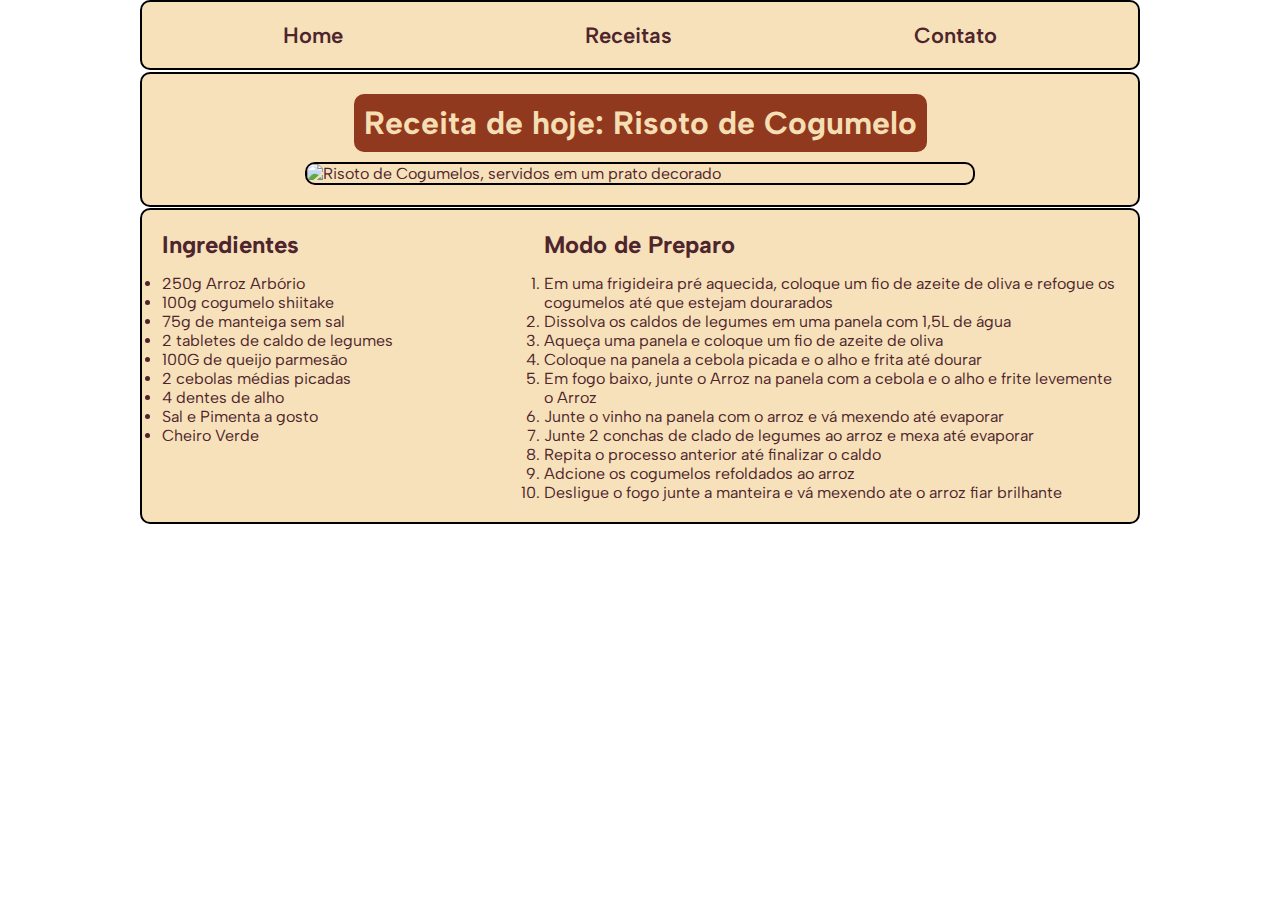
==== index.html @ 562af17b "Adicionado arquivos via Upload" ====
<!DOCTYPE html>
<html lang="pt-br">
<head>
    <meta charset="UTF-8">
    <meta name="viewport" content="width=device-width, initial-scale=1.0">
    <title>Receitas com CSS</title>
    <link rel="preconnect" href="https://fonts.googleapis.com">
    <link rel="preconnect" href="https://fonts.gstatic.com" crossorigin>
    <link href="https://fonts.googleapis.com/css2?family=Albert+Sans:ital,wght@0,100..900;1,100..900&display=swap" rel="stylesheet"> 
    <link rel="stylesheet" href="./styles.css">
</head>
<body>
    <nav id="menu">
        <ul>
            <li><a href="index.html">Home</a></li>
            <li><a href="index.html">Receitas</a></li>
            <li><a href="index.html">Contato</a></li>
        </ul>
    </nav>
    <div id="titulo">
        <h1>Receita de hoje: Risoto de Cogumelo</h1>
        <img src="./Assets/risoto.webp" alt="Risoto de Cogumelos, servidos em um prato decorado">
    </div>
    
    <div id="conteudo">
        <div id="Ingredientes">
            <h2>Ingredientes</h2>
            <ul>
                <li>250g Arroz Arbório</li>
                <li>100g cogumelo shiitake</li>
                <li>75g de manteiga sem sal</li>
                <li>2 tabletes de caldo de legumes</li>
                <li>100G de queijo parmesão</li>
                <li>2 cebolas médias picadas</li>
                <li>4 dentes de alho</li>
                <li>Sal e Pimenta a gosto</li>
                <li>Cheiro Verde</li>
            </ul>
        </div>
        <div id="modo-preparo">
            <h2>Modo de Preparo</h2>
            <ol>
                <li>Em uma frigideira pré aquecida, coloque um fio de azeite de oliva 
                    e refogue os cogumelos até que estejam  dourarados</li>
                <li>Dissolva os caldos de legumes em uma panela com  1,5L de água</li>
                <li>Aqueça uma panela e coloque um fio de azeite de oliva</li>
                <li>Coloque na panela a cebola picada e o alho e frita até dourar</li>
                <li>Em fogo baixo, junte o Arroz na panela com a cebola e o alho e frite levemente 
                    o Arroz</li>
                <li>Junte o vinho na panela com o arroz e vá mexendo até evaporar</li>
                <li>Junte 2 conchas de clado de legumes ao arroz e mexa até evaporar</li>
                <li>Repita o processo anterior até finalizar o caldo</li>
                <li>Adcione os cogumelos refoldados ao arroz</li>
                <li>Desligue o fogo junte a manteira e vá mexendo ate o arroz fiar brilhante</li>
            </ol>
        </div>

    </div>
</body>
</html>
---- styles.css ----
/* RESET global */
*,
*::before,
*::after {
  box-sizing: border-box;
}

* {
  margin: 0;
  padding: 0;
}

body,
h1,
h2,
h3,
h4,
p,
figure,
blockquote,
dl,
dd,
li {
  margin-block-end: 0;
}
 
body {
    font-family: 'Albert Sans', Arial, Helvetica, sans-serif;
    width: 1000px;
    height: auto;
    max-width: 1000px;
    margin: 0 auto;
    color: rgb(78, 37, 44);
    background-image: url(./Assets/wood-1868104_1280.jpg);

}

#menu {
  width: 100%;
  height: 70px;
  background-color: rgb(247, 225, 186);;
  padding-top: 20px;
  border: 2px solid #000;
  border-radius: 10px;
  padding: 20px;
  margin-bottom: 1.5px;

}

#menu ul {
  display: flex;
  justify-content: space-around;

}

#menu ul li {
  list-style: none;
}

#menu ul li a {
  text-decoration: none;
  color: rgb(78, 37, 44);
  font-size: 22px;
  font-weight: 600;

&:hover {
  color: black;
  text-decoration: none;
  border-radius: 10px;
  border: 2px solid #000;
  background-color: #91391e;
  color: wheat;
}
}

#titulo {
    width: 100%;
    height: auto;
    display: flex;
    flex-direction: column;
    align-items: center;
    background-color: rgb(247, 225, 186);
    border: 2px solid #000;
    border-radius: 10px;
    padding: 20px;
    margin-bottom: 1.5px;
}
#titulo h1 {
  padding: 10px;
  background-color: #91391e;
  border-radius: 10px;
  margin-bottom: 10px;
  color:wheat;
}
#titulo img {
    width: 70%;
    height: auto;
    border-radius: 10px;
    border: 2px solid #000;

}


#conteudo {
    width: 100%;
    height: auto;
    background-color: rgb(247, 225, 186);
    padding: 0 60px;
    padding-top: 40px;
    border: 2px solid #000;
    display: grid;
    grid-template-columns: 30% 60%;
    border-radius: 10px;
    gap: 10%;
    padding: 20px;
    margin-bottom: 1.5px;
}


#Ingredientes, #modo-preparo {
  display: flex;
  flex-direction: column;
  gap: 15px;
}
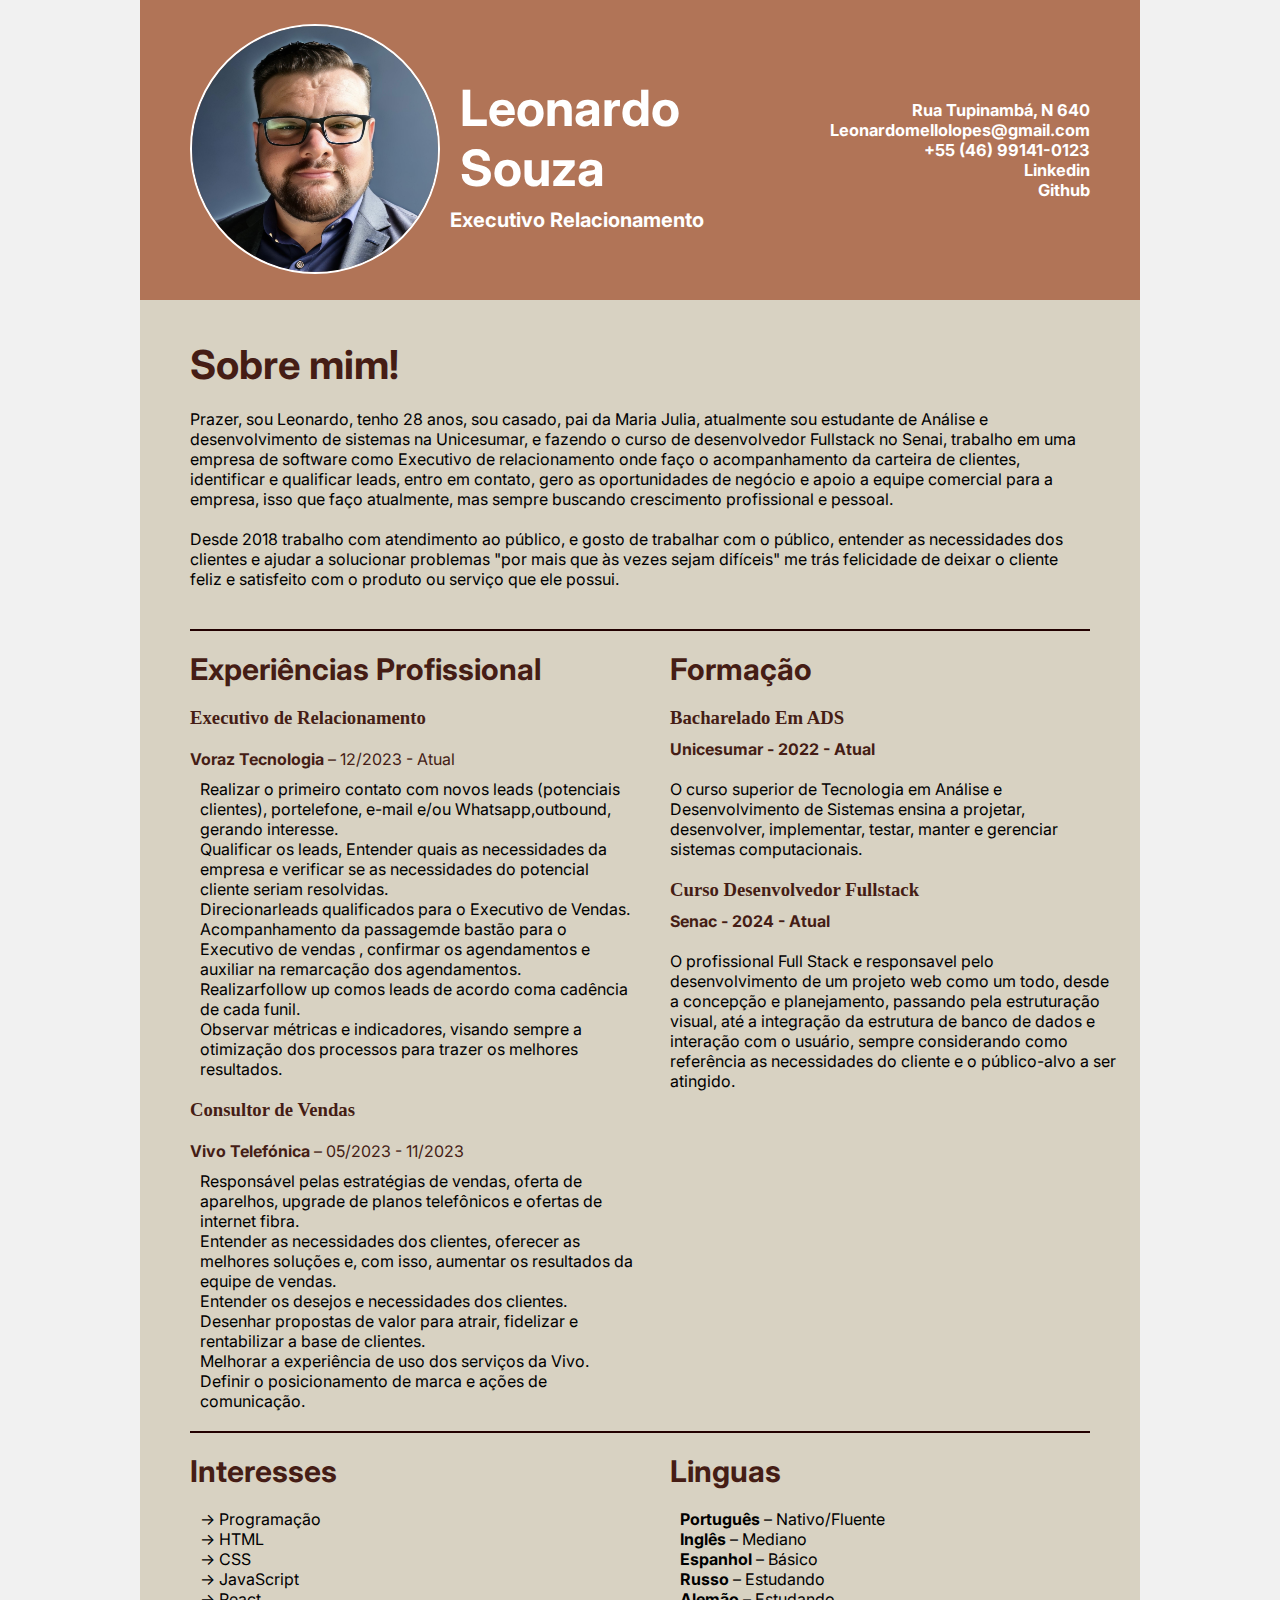
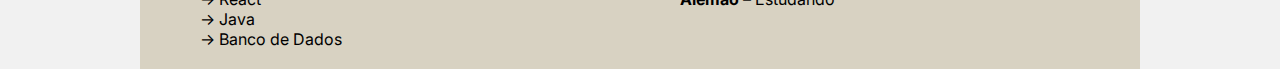
==== commit 5e103721: "Update and rename teste.html to index.html" ====
--- a/index.html
+++ b/index.html
@@ -1,60 +1,145 @@
 <!DOCTYPE html>
 <html lang="pt-br">
+
 <head>
     <meta charset="UTF-8">
     <meta name="viewport" content="width=device-width, initial-scale=1.0">
-    <title>Receitas com CSS</title>
     <link rel="preconnect" href="https://fonts.googleapis.com">
     <link rel="preconnect" href="https://fonts.gstatic.com" crossorigin>
-    <link href="https://fonts.googleapis.com/css2?family=Albert+Sans:ital,wght@0,100..900;1,100..900&display=swap" rel="stylesheet"> 
+    <link href="https://fonts.googleapis.com/css2?family=Inter:ital,opsz,wght@0,14..32,100..900;1,14..32,100..900&display=swap" rel="stylesheet">
     <link rel="stylesheet" href="./styles.css">
+
+    <title>Curriculum - Leonardo Souza</title>
 </head>
+
 <body>
-    <nav id="menu">
-        <ul>
-            <li><a href="index.html">Home</a></li>
-            <li><a href="index.html">Receitas</a></li>
-            <li><a href="index.html">Contato</a></li>
-        </ul>
-    </nav>
-    <div id="titulo">
-        <h1>Receita de hoje: Risoto de Cogumelo</h1>
-        <img src="./Assets/risoto.webp" alt="Risoto de Cogumelos, servidos em um prato decorado">
-    </div>
-    
-    <div id="conteudo">
-        <div id="Ingredientes">
-            <h2>Ingredientes</h2>
-            <ul>
-                <li>250g Arroz Arbório</li>
-                <li>100g cogumelo shiitake</li>
-                <li>75g de manteiga sem sal</li>
-                <li>2 tabletes de caldo de legumes</li>
-                <li>100G de queijo parmesão</li>
-                <li>2 cebolas médias picadas</li>
-                <li>4 dentes de alho</li>
-                <li>Sal e Pimenta a gosto</li>
-                <li>Cheiro Verde</li>
-            </ul>
-        </div>
-        <div id="modo-preparo">
-            <h2>Modo de Preparo</h2>
-            <ol>
-                <li>Em uma frigideira pré aquecida, coloque um fio de azeite de oliva 
-                    e refogue os cogumelos até que estejam  dourarados</li>
-                <li>Dissolva os caldos de legumes em uma panela com  1,5L de água</li>
-                <li>Aqueça uma panela e coloque um fio de azeite de oliva</li>
-                <li>Coloque na panela a cebola picada e o alho e frita até dourar</li>
-                <li>Em fogo baixo, junte o Arroz na panela com a cebola e o alho e frite levemente 
-                    o Arroz</li>
-                <li>Junte o vinho na panela com o arroz e vá mexendo até evaporar</li>
-                <li>Junte 2 conchas de clado de legumes ao arroz e mexa até evaporar</li>
-                <li>Repita o processo anterior até finalizar o caldo</li>
-                <li>Adcione os cogumelos refoldados ao arroz</li>
-                <li>Desligue o fogo junte a manteira e vá mexendo ate o arroz fiar brilhante</li>
-            </ol>
+
+    <div id="header">
+        <div id="foto">
+            <img src="./Assets/thumbnail_image0.jpg" alt="foto Leonardo Souza">
+
         </div>
 
+        <div id="nome">
+            <h1><a href="https://www.instagram.com/leozerasouzza/?__d=1%2F" target="_blank">Leonardo Souza</a></h1>
+            <h4>Executivo Relacionamento</h4>
+
+        </div>
+
+
+        <div id="contato">
+            <h3>Rua Tupinambá, N 640</h3>
+            <h3><a href="mailto:leonardomellolopes@gmail.com" target="_blank">Leonardomellolopes@gmail.com</a></h3>
+            <h3><a href="https://wa.me/5546991410123" target="_blank">+55 (46) 99141-0123</a></h3>
+            <h3><a href="https://www.linkedin.com/in/leonardo-souza-executivo-relacionamento?utm_source=share&utm_campaign=share_via&utm_content=profile&utm_medium=ios_app" target="_blank">Linkedin</a></h3>
+            <h3><a href="https://github.com/LeozeraGod" target="_blank">Github</a></h3>
+          </div>
+
+    </div>
+
+    <div id="envolve-tudo">
+
+    </div>
+
+    <div id="conteudo">
+        <div id="sobre-mim">
+            <h1>Sobre mim!</h1>
+            <p>Prazer,  sou Leonardo, tenho 28 anos, sou casado, pai da Maria Julia, atualmente sou
+                estudante de Análise e desenvolvimento de sistemas na Unicesumar, e fazendo o curso de desenvolvedor Fullstack no Senai, trabalho em uma
+                empresa de software como Executivo de relacionamento onde faço o acompanhamento da
+                carteira de clientes, identificar e qualificar leads, entro em contato, gero as oportunidades de
+                negócio e apoio a equipe comercial para a empresa, isso que faço atualmente, mas sempre
+                buscando crescimento profissional e pessoal.</p>
+                <br>
+                <p>Desde 2018 trabalho com atendimento ao público, e gosto de trabalhar com o público,
+                    entender as necessidades dos clientes e ajudar a solucionar problemas "por mais que às
+                    vezes sejam difíceis" me trás felicidade de deixar o cliente feliz e satisfeito com o produto ou serviço que ele possui.</p>
+        </div>
+
+            <br>
+        <hr style="border: 1px solid #220000;"><br>
+
+       
+        <div class="container">
+
+            <div>
+                <div id="experiencias">
+                    <h1>Experiências Profissional</h1><br>
+                    <h3>Executivo de Relacionamento</h3>
+                    <br>
+                    <p><strong>Voraz Tecnologia</strong> – 12/2023 - Atual </p>
+                        <ul>
+                            <li>Realizar o primeiro contato com novos leads (potenciais clientes), portelefone, e-mail e/ou
+                                Whatsapp,outbound, gerando interesse.</li>
+                            <li>Qualificar os leads, Entender quais as necessidades da empresa e verificar se as necessidades
+                                do potencial cliente seriam resolvidas.</li>
+                            <li>Direcionarleads qualificados para o Executivo de Vendas.</li>
+                            <li>Acompanhamento da passagemde bastão para o Executivo de vendas , confirmar os
+                                agendamentos e auxiliar na remarcação dos agendamentos.</li>
+                            <li>Realizarfollow up comos leads de acordo coma cadência de cada funil.</li>
+                            <li>Observar métricas e indicadores, visando sempre a otimização dos processos para trazer 
+                                os melhores resultados.</li>
+                        </ul>
+                        <br>
+
+                    <h3>Consultor de Vendas</h3>
+                    <br>
+                    <p><strong>Vivo Telefónica</strong> – 05/2023 - 11/2023</p>
+
+                        <ul>
+                            <li>Responsável pelas estratégias de vendas, oferta de aparelhos, upgrade de planos telefônicos e ofertas de internet fibra.</li>
+                            <li>Entender as necessidades dos clientes, oferecer as melhores soluções e, com isso, aumentar os resultados da equipe de vendas.</li>
+                            <li>Entender os desejos e necessidades dos clientes.</li>
+                            <li>Desenhar propostas de valor para atrair, fidelizar e rentabilizar a base de clientes.</li>
+                            <li>Melhorar a experiência de uso dos serviços da Vivo.</li>
+                            <li>Definir o posicionamento de marca e ações de comunicação.</li>
+
+                </div>
+            </div>
+            <div>
+                <div id="formacao">
+                    <h1>Formação</h1><br>
+                    <h3>Bacharelado Em ADS</h3>
+                    <h4>Unicesumar - 2022 - Atual</h4><br>
+                    <P>O curso superior de Tecnologia em Análise e Desenvolvimento de Sistemas ensina a projetar, 
+                        desenvolver, implementar, testar, manter e gerenciar sistemas computacionais.<br><br>
+
+                    <h3>Curso Desenvolvedor Fullstack</h3>
+                    <h4>Senac - 2024 - Atual</h4><br>
+                    <P>O profissional Full Stack e responsavel pelo desenvolvimento de um projeto web como um todo, desde a
+                        concepção e planejamento, passando pela estruturação visual, até a integração da estrutura de banco de
+                        dados e interação com o usuário, sempre considerando como referência as necessidades do cliente e o
+                        público-alvo a ser atingido.<br>
+                        
+                </div>
+            </div>
+        </div>
+        <br>
+        <hr style="border: 1px solid #220000;">
+        <br>
+        <div class="container">
+            <div id="interesses">
+                <h1>Interesses</h1><br>
+                    <li>-> Programação</li>
+                    <li>-> HTML</li>
+                    <li>-> CSS</li>
+                    <li>-> JavaScript</li>
+                    <li>-> React</li>
+                    <li>-> Java</li>
+                    <li>-> Banco de Dados</li>
+            </div>
+            <div id="linguas">
+                <h1>Linguas</h1><br>
+                <li><strong>Português</strong> – Nativo/Fluente</li>
+                <li><strong>Inglês</strong> – Mediano</li>
+                <li><strong>Espanhol</strong> – Básico</li>
+                <li><strong>Russo</strong> – Estudando</li>
+                <li><strong>Alemão</strong> – Estudando</li>
+
+            </div>
+        </div>
+    </div>
     </div>
 </body>
+
 </html>
--- a/styles.css
+++ b/styles.css
@@ -1,13 +1,12 @@
-/* RESET global */
 *,
 *::before,
 *::after {
-  box-sizing: border-box;
+    box-sizing: border-box;
 }
 
 * {
-  margin: 0;
-  padding: 0;
+    margin: 0;
+    padding: 0;
 }
 
 body,
@@ -19,106 +18,189 @@
 figure,
 blockquote,
 dl,
-dd,
+dd {
+    margin-block-end: 0;
+}
+
+body {
+    
+    background-color: #f1f1f1;
+    font-family: "Inter", sans-serif;
+    width: 100%;
+    max-width: 1000px;
+    padding: 0px;
+    margin: auto;
+ }
+#header {
+    width: 100%;
+    height: 300px;
+    background-color: #B17457;
+    display: grid;
+    grid-template-columns: 1fr 2fr 1fr;
+    align-items: center;
+    padding: 0 50px;
+    font-size: 14px;
+    font-weight: 200;
+    
+}
+#nome  h1 { 
+    font-size: 50px;
+    font-weight: bold;
+    color: white;
+    padding: 10px;
+    
+}
+#nome h4 {
+    font-size: 20px;
+    font-weight: bold;
+    color: white;
+}
+
+#dados p {
+    font-size: 20px;
+    font: bold;  
+    color: white;
+    
+    
+
+}
+#contato {
+    text-align: end;
+    color: white;
+}
+
+#contato a {
+    text-decoration: none;
+    color: white;
+    transition: color 0.5s ease;
+}
+#contato a:hover {
+    color: #220000;
+    text-decoration: solid;
+}
+#nome h1 a {
+    text-decoration: none;
+    color: white;
+    transition: color 0.5s ease;
+}
+
+#nome h1 a:hover {
+    text-decoration: solid;
+    color: #220000;
+}
+#header img {
+    width: 250px;
+    height: 250px;
+    border-radius: 100%;
+    border: 2px solid white;
+  }
+ 
+#conteudo {
+    padding: 20px 50px;
+    background-color: #D8D2C2;
+    
+}
+
+.container {
+    display: grid;
+    grid-template-columns: 50% 50%;
+    gap: 30px;
+   
+
+}
+#experiencias h3,
+#formacao h3 {
+    font-family: bold;
+    color: #451d15;
+}
 li {
-  margin-block-end: 0;
-}
- 
-body {
-    font-family: 'Albert Sans', Arial, Helvetica, sans-serif;
-    width: 1000px;
-    height: auto;
-    max-width: 1000px;
-    margin: 0 auto;
-    color: rgb(78, 37, 44);
-    background-image: url(./Assets/wood-1868104_1280.jpg);
-
-}
-
-#menu {
-  width: 100%;
-  height: 70px;
-  background-color: rgb(247, 225, 186);;
-  padding-top: 20px;
-  border: 2px solid #000;
-  border-radius: 10px;
-  padding: 20px;
-  margin-bottom: 1.5px;
-
-}
-
-#menu ul {
-  display: flex;
-  justify-content: space-around;
-
-}
-
-#menu ul li {
-  list-style: none;
-}
-
-#menu ul li a {
-  text-decoration: none;
-  color: rgb(78, 37, 44);
-  font-size: 22px;
-  font-weight: 600;
-
-&:hover {
-  color: black;
-  text-decoration: none;
-  border-radius: 10px;
-  border: 2px solid #000;
-  background-color: #91391e;
-  color: wheat;
-}
-}
-
-#titulo {
-    width: 100%;
-    height: auto;
-    display: flex;
-    flex-direction: column;
-    align-items: center;
-    background-color: rgb(247, 225, 186);
-    border: 2px solid #000;
-    border-radius: 10px;
-    padding: 20px;
-    margin-bottom: 1.5px;
-}
-#titulo h1 {
-  padding: 10px;
-  background-color: #91391e;
-  border-radius: 10px;
-  margin-bottom: 10px;
-  color:wheat;
-}
-#titulo img {
-    width: 70%;
-    height: auto;
-    border-radius: 10px;
-    border: 2px solid #000;
-
-}
-
-
-#conteudo {
-    width: 100%;
-    height: auto;
-    background-color: rgb(247, 225, 186);
-    padding: 0 60px;
-    padding-top: 40px;
-    border: 2px solid #000;
-    display: grid;
-    grid-template-columns: 30% 60%;
-    border-radius: 10px;
-    gap: 10%;
-    padding: 20px;
-    margin-bottom: 1.5px;
-}
-
-
-#Ingredientes, #modo-preparo {
-  display: flex;
-  flex-direction: column;
-  gap: 15px;
+    list-style: none;
+    padding-left: 10px;
+}
+#experiencias h4, 
+#formacao h4{
+    padding-top: 10px;
+    color: #451d15;
+    
+}
+
+#experiencias p  {
+    padding-bottom: 10px;
+    color: #451d15;
+}
+#sobre-mim {
+    margin: 20px 0;
+}
+#sobre-mim h1 {
+
+    font-size: 40px;
+    color: #451d15;
+    padding-bottom: 20px;
+}
+#endereco {
+    text-align: right;
+    padding: 10px;
+    margin-top: 20px;
+    
+}
+#nome {
+    padding: 10px;
+}
+#experiencias h1, #formacao h1, #interesses h1, #linguas h1 {
+    font-size: 30px;
+    font-weight: bold;
+    color: #451d15;
+    
+}
+
+/* fazendo a responsividade */
+
+@media (max-width: 768px) {
+    #header {
+        display: flex;
+        flex-direction: column;
+        align-items: center;
+        padding: 20px;
+        text-align: center;
+        height: auto;
+    }
+
+    #header img {
+        width: 150px;
+        height: 150px;
+        margin-bottom: 10px;
+    }
+
+    #nome h1 {
+        font-size: 30px;
+    }
+
+    #nome h4 {
+        font-size: 18px;
+    }
+
+    #contato {
+        text-align: center;
+        margin-top: 10px;
+    }
+    #contato a:hover {
+        color: #220000;
+        text-decoration: solid;
+    }
+    
+    #conteudo {
+        padding: 20px;
+    }
+
+    .container {
+        grid-template-columns: 1fr;
+    }
+
+    #sobre-mim h1 {
+        font-size: 30px;
+    }
+
+    #experiencias h1, #formacao h1, #interesses h1, #linguas h1 {
+        font-size: 25px;
+    }
 }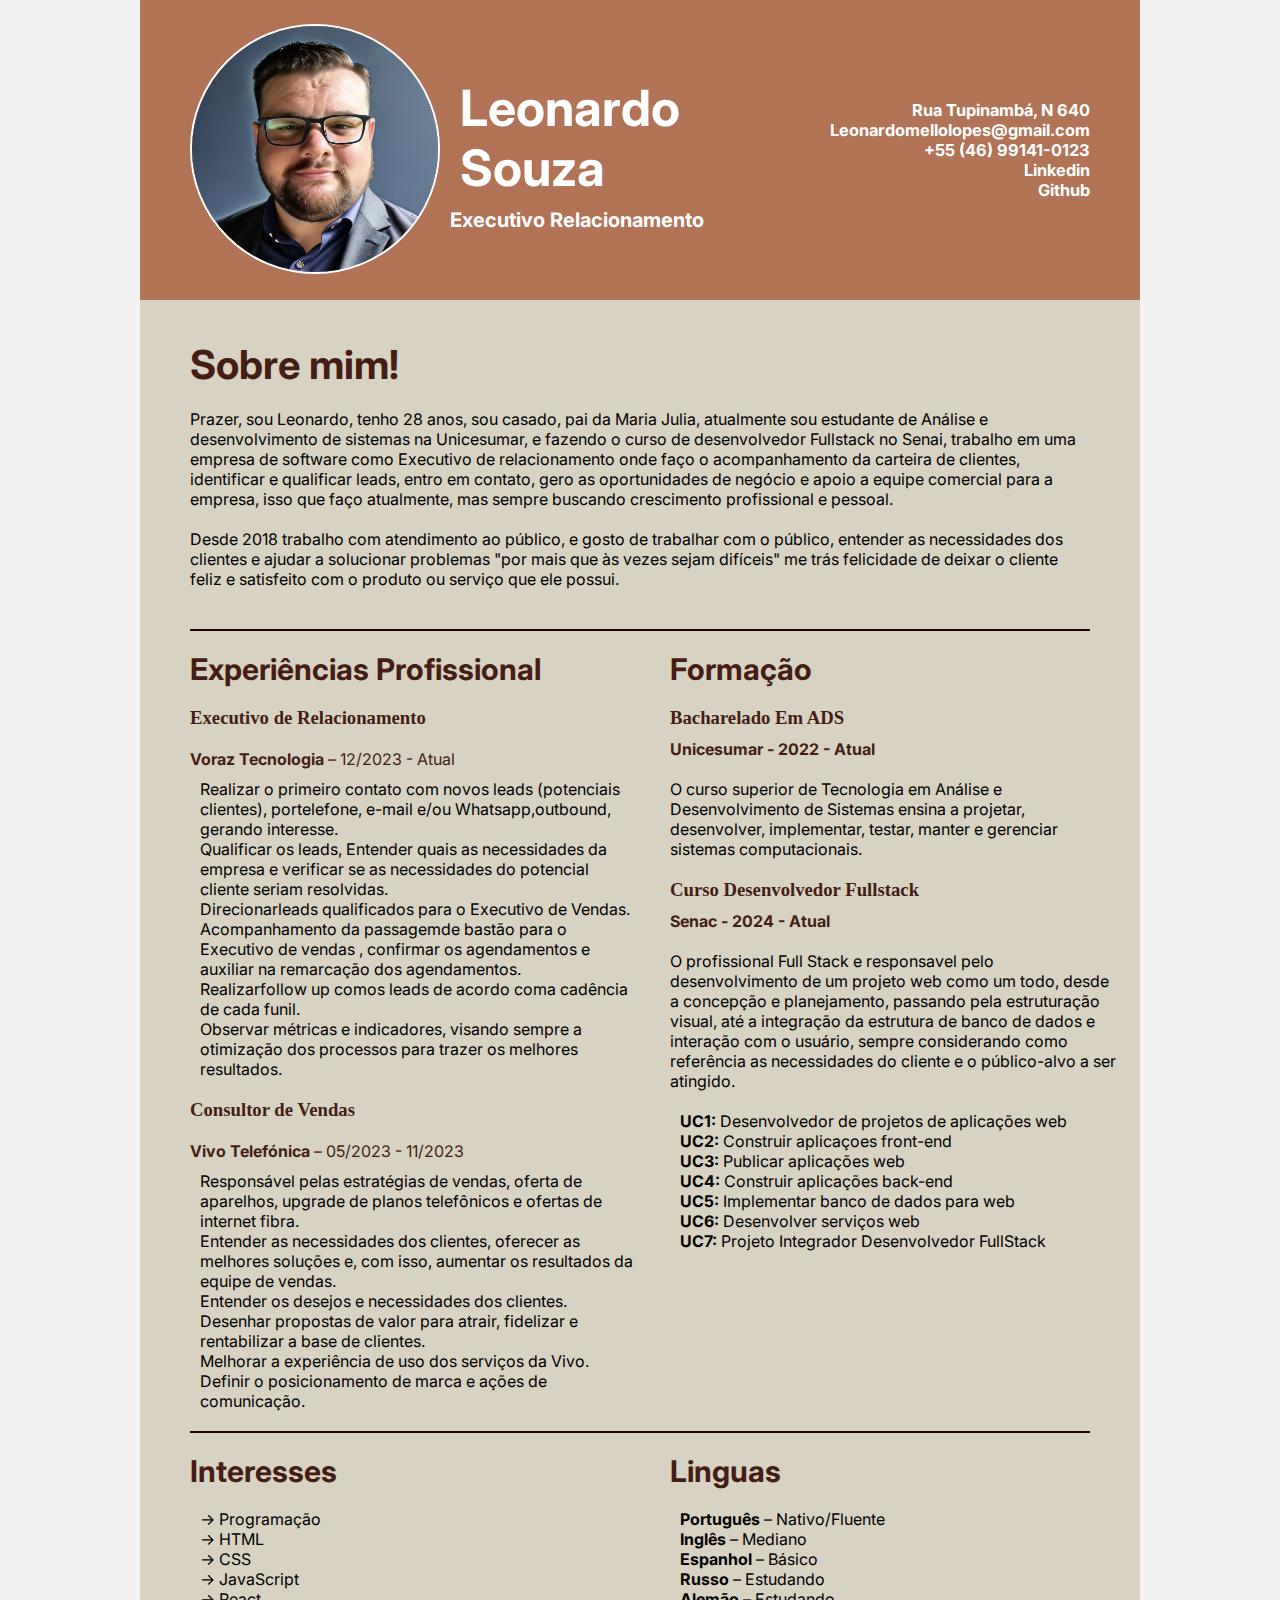
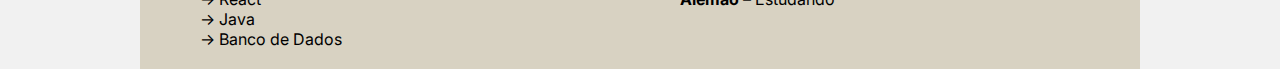
==== commit a362bed6: "Adicionando mais detalhes a formação" ====
--- a/index.html
+++ b/index.html
@@ -109,8 +109,14 @@
                     <P>O profissional Full Stack e responsavel pelo desenvolvimento de um projeto web como um todo, desde a
                         concepção e planejamento, passando pela estruturação visual, até a integração da estrutura de banco de
                         dados e interação com o usuário, sempre considerando como referência as necessidades do cliente e o
-                        público-alvo a ser atingido.<br>
-                        
+                        público-alvo a ser atingido.</p><br>
+                            <li><strong>UC1:</strong> Desenvolvedor de projetos de aplicações web</li>
+                            <li><strong>UC2:</strong> Construir aplicaçoes front-end</li>
+                            <li><strong>UC3:</strong> Publicar aplicações web</li>
+                            <li><strong>UC4:</strong> Construir aplicações back-end</li>
+                            <li><strong>UC5:</strong> Implementar banco de dados para web</li>
+                            <li><strong>UC6:</strong> Desenvolver serviços web</li>
+                            <li><strong>UC7:</strong> Projeto Integrador Desenvolvedor FullStack</li>
                 </div>
             </div>
         </div>
--- a/styles.css
+++ b/styles.css
@@ -187,12 +187,13 @@
         color: #220000;
         text-decoration: solid;
     }
-    
+
     #conteudo {
         padding: 20px;
     }
 
     .container {
+
         grid-template-columns: 1fr;
     }
 
